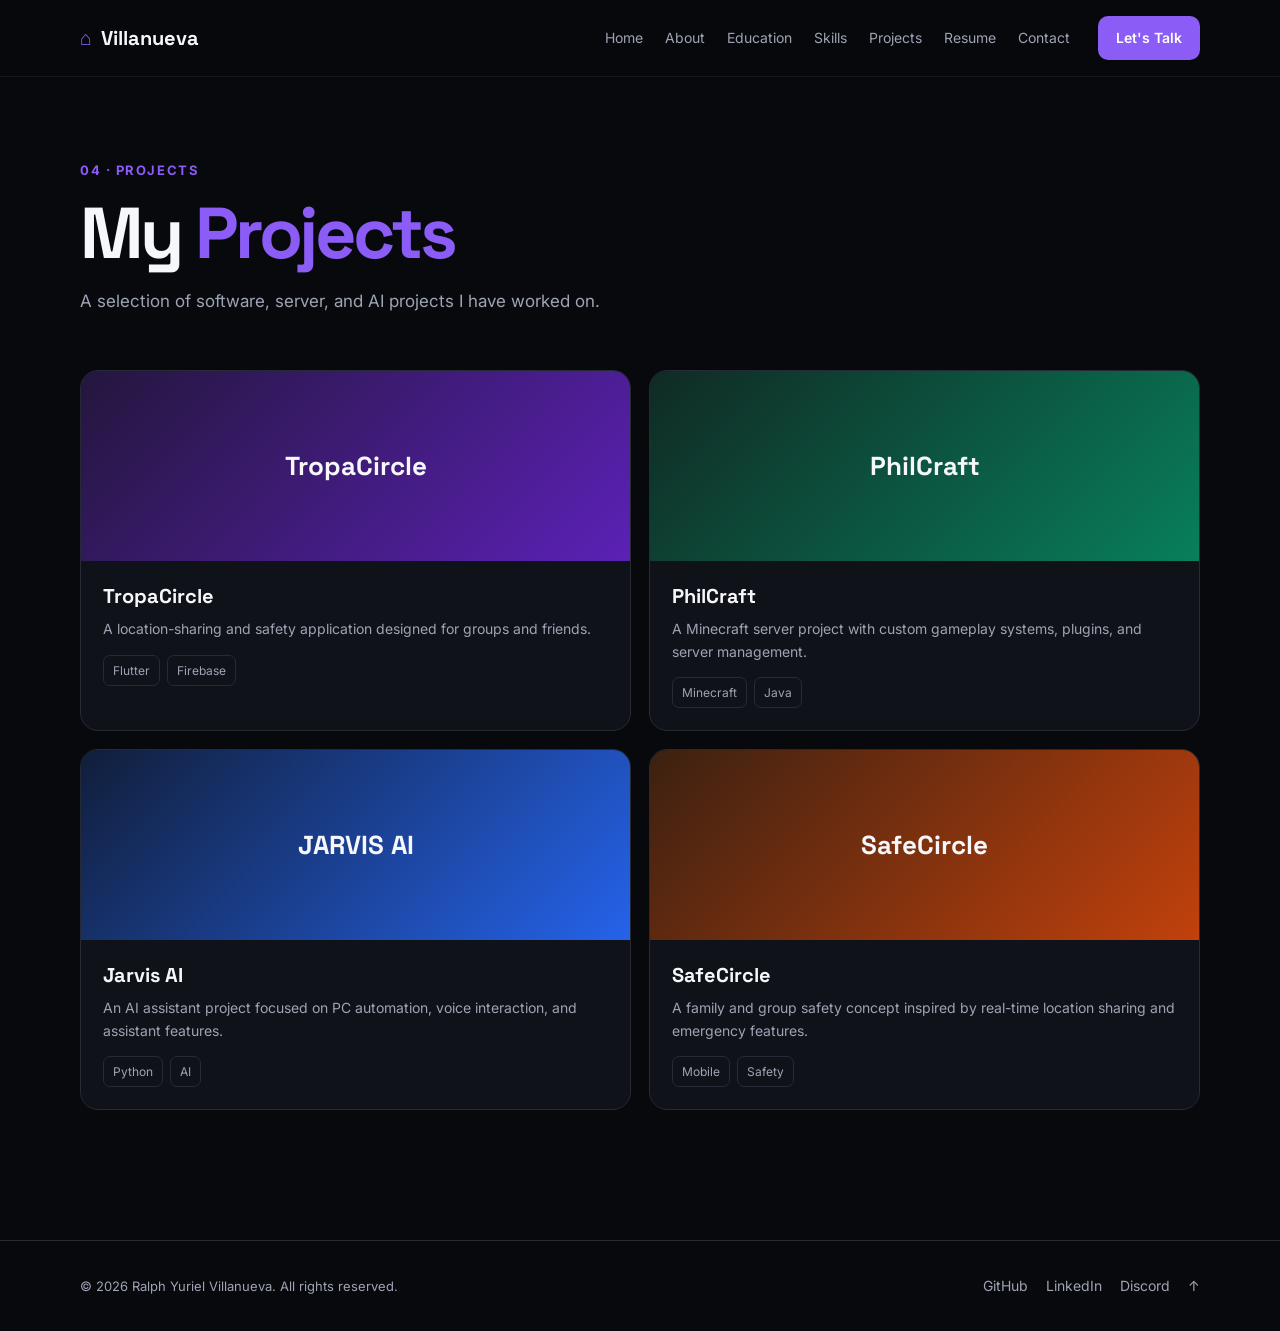
==== pages/projects.html @ 4b321cc5 "Website." ====
<!DOCTYPE html>
<html lang="en">
<head>
  <meta charset="UTF-8">
  <meta name="viewport" content="width=device-width, initial-scale=1.0">
  <meta name="description" content="Ralph Yuriel Villanueva portfolio, BSIT student focused on software development and cybersecurity.">
  <title>Projects | Ralph Yuriel Villanueva</title>
  <link rel="preconnect" href="https://fonts.googleapis.com">
  <link rel="preconnect" href="https://fonts.gstatic.com" crossorigin>
  <link href="https://fonts.googleapis.com/css2?family=Inter:wght@400;500;600;700&family=Space+Grotesk:wght@500;600;700&display=swap" rel="stylesheet">
  <link rel="stylesheet" href="../css/style.css">
</head>
<body>

<header class="site-header">
  <nav class="navbar container">
    <a href="../index.html" class="brand">
      <span class="brand-icon">⌂</span>
      <span>Villanueva</span>
    </a>
    <button class="menu-toggle" aria-label="Toggle navigation">☰</button>
    <div class="nav-links">
      <a href="../index.html">Home</a>
      <a href="about.html">About</a>
      <a href="education.html">Education</a>
      <a href="skills.html">Skills</a>
      <a href="projects.html">Projects</a>
      <a href="resume.html">Resume</a>
      <a href="contact.html">Contact</a>
    </div>
    <a href="contact.html" class="nav-button">Let's Talk</a>
  </nav>
</header>

<main class="page-main container">
  <section class="page-hero"><span class="section-label">04 · PROJECTS</span><h1>My <span>Projects</span></h1><p>A selection of software, server, and AI projects I have worked on.</p></section>
  <div class="projects-grid projects-full">
    <article class="project-card"><div class="project-image project-purple"><span>TropaCircle</span></div><div class="project-content"><h3>TropaCircle</h3><p>A location-sharing and safety application designed for groups and friends.</p><div class="project-tags"><span>Flutter</span><span>Firebase</span></div></div></article>
    <article class="project-card"><div class="project-image project-green"><span>PhilCraft</span></div><div class="project-content"><h3>PhilCraft</h3><p>A Minecraft server project with custom gameplay systems, plugins, and server management.</p><div class="project-tags"><span>Minecraft</span><span>Java</span></div></div></article>
    <article class="project-card"><div class="project-image project-blue"><span>JARVIS AI</span></div><div class="project-content"><h3>Jarvis AI</h3><p>An AI assistant project focused on PC automation, voice interaction, and assistant features.</p><div class="project-tags"><span>Python</span><span>AI</span></div></div></article>
    <article class="project-card"><div class="project-image project-orange"><span>SafeCircle</span></div><div class="project-content"><h3>SafeCircle</h3><p>A family and group safety concept inspired by real-time location sharing and emergency features.</p><div class="project-tags"><span>Mobile</span><span>Safety</span></div></div></article>
  </div>
</main>

<footer class="footer">
  <div class="container footer-content">
    <p>© 2026 Ralph Yuriel Villanueva. All rights reserved.</p>
    <div class="footer-links">
      <a href="https://github.com/Yurielvillanueva" target="_blank" rel="noopener noreferrer">GitHub</a>
      <a href="https://linkedin.com/in/" target="_blank" rel="noopener noreferrer">LinkedIn</a>
      <a href="https://discord.com/users/965613532068581416" target="_blank" rel="noopener noreferrer">Discord</a>
      <a href="../index.html">↑</a>
    </div>
  </div>
</footer>

<script src="../js/script.js"></script>
</body>
</html>
---- css/style.css ----
:root {
  --bg: #08090d;
  --surface: #101219;
  --surface-2: #151821;
  --text: #f5f7fb;
  --muted: #9da4b3;
  --line: #252a35;
  --accent: #8b5cf6;
  --accent-2: #6d4aff;
  --max: 1120px;
  --radius: 18px;
}

* { box-sizing: border-box; margin: 0; padding: 0; }

html { scroll-behavior: smooth; }

body {
  background: var(--bg);
  color: var(--text);
  font-family: "Inter", sans-serif;
  line-height: 1.6;
}

a { color: inherit; text-decoration: none; }
button, input, textarea { font: inherit; }

.container {
  width: min(100% - 40px, var(--max));
  margin-inline: auto;
}

.site-header {
  position: sticky;
  top: 0;
  z-index: 100;
  background: rgba(8, 9, 13, .86);
  border-bottom: 1px solid rgba(255,255,255,.06);
  backdrop-filter: blur(14px);
}

.navbar {
  min-height: 76px;
  display: flex;
  align-items: center;
  gap: 28px;
}

.brand {
  display: flex;
  align-items: center;
  gap: 9px;
  font: 700 20px "Space Grotesk", sans-serif;
  white-space: nowrap;
}

.brand-icon { color: var(--accent); }

.nav-links {
  display: flex;
  align-items: center;
  justify-content: center;
  gap: 22px;
  margin-left: auto;
}

.nav-links a,
.footer-links a,
.socials a {
  color: var(--muted);
  font-size: 14px;
  transition: .2s ease;
}

.nav-links a:hover,
.footer-links a:hover,
.socials a:hover,
.text-link:hover { color: var(--text); }

.nav-button,
.btn {
  display: inline-flex;
  align-items: center;
  justify-content: center;
  border-radius: 10px;
  padding: 11px 18px;
  font-weight: 600;
  font-size: 14px;
  transition: .2s ease;
}

.nav-button,
.btn-primary {
  background: var(--accent);
  color: #fff;
}

.nav-button:hover,
.btn-primary:hover { background: var(--accent-2); transform: translateY(-1px); }

.menu-toggle {
  display: none;
  margin-left: auto;
  border: 0;
  background: transparent;
  color: var(--text);
  font-size: 24px;
  cursor: pointer;
}

.hero {
  min-height: 680px;
  display: grid;
  grid-template-columns: 1.15fr .85fr;
  align-items: center;
  gap: 60px;
}

.eyebrow,
.section-label {
  color: var(--accent);
  font-size: 13px;
  font-weight: 700;
  letter-spacing: .12em;
  text-transform: uppercase;
}

.hero h1,
.page-hero h1 {
  margin-top: 14px;
  font: 700 clamp(48px, 7vw, 82px)/1.02 "Space Grotesk", sans-serif;
  letter-spacing: -.05em;
}

.hero h1 span,
.page-hero h1 span { color: var(--accent); }

.hero h2 {
  margin-top: 18px;
  color: #d6dae4;
  font: 600 22px "Space Grotesk", sans-serif;
}

.hero-description {
  max-width: 620px;
  margin-top: 18px;
  color: var(--muted);
  font-size: 17px;
}

.hero-buttons,
.socials {
  display: flex;
  align-items: center;
  flex-wrap: wrap;
  gap: 12px;
  margin-top: 28px;
}

.btn-secondary {
  border: 1px solid var(--line);
  background: var(--surface);
}

.btn-secondary:hover { border-color: #3b4150; }

.socials { gap: 20px; }

.hero-decoration {
  min-height: 390px;
  position: relative;
  display: grid;
  place-items: center;
}

.glow-circle {
  width: 280px;
  height: 280px;
  border-radius: 50%;
  background: radial-gradient(circle, rgba(139,92,246,.35), rgba(139,92,246,0) 70%);
  filter: blur(12px);
}

.code-card {
  position: absolute;
  padding: 22px 30px;
  display: flex;
  gap: 7px;
  border: 1px solid var(--line);
  border-radius: var(--radius);
  background: rgba(16,18,25,.88);
  box-shadow: 0 20px 80px rgba(0,0,0,.4);
  font: 600 18px "Space Grotesk", sans-serif;
}

.code-card span:first-child,
.code-card span:last-child { color: var(--accent); }

.section { padding: 85px 0; }

.section-heading {
  display: flex;
  align-items: baseline;
  gap: 14px;
  margin-bottom: 34px;
}

.section-heading > span {
  color: var(--accent);
  font: 600 14px "Space Grotesk", sans-serif;
}

.section-heading h2 {
  font: 700 38px "Space Grotesk", sans-serif;
  letter-spacing: -.03em;
}

.section-heading-row {
  justify-content: space-between;
  align-items: flex-end;
}

.about-grid {
  display: grid;
  grid-template-columns: 1.2fr .8fr;
  gap: 22px;
}

.about-card,
.content-card,
.stat-card,
.skill-card,
.project-card,
.education-card,
.resume-card {
  border: 1px solid var(--line);
  background: var(--surface);
  border-radius: var(--radius);
}

.about-card,
.content-card { padding: 30px; }

.about-card h3,
.content-card h2 { font: 700 23px "Space Grotesk", sans-serif; }

.about-card p,
.content-card p { margin-top: 14px; color: var(--muted); }

.text-link {
  display: inline-block;
  margin-top: 20px;
  color: var(--accent);
  font-weight: 600;
}

.about-stats {
  display: grid;
  grid-template-columns: repeat(2, 1fr);
  gap: 14px;
}

.stat-card {
  min-height: 145px;
  padding: 24px;
  display: flex;
  flex-direction: column;
  justify-content: center;
}

.stat-card strong {
  font: 700 34px "Space Grotesk", sans-serif;
  color: var(--accent);
}

.stat-card span { color: var(--muted); font-size: 14px; }

.skills-grid,
.projects-grid {
  display: grid;
  grid-template-columns: repeat(3, 1fr);
  gap: 18px;
}

.skill-card {
  padding: 25px;
}

.skill-icon {
  width: 48px;
  height: 48px;
  display: grid;
  place-items: center;
  margin-bottom: 18px;
  border-radius: 12px;
  background: rgba(139,92,246,.12);
  color: var(--accent);
  font-weight: 700;
}

.skill-card h3,
.project-content h3 {
  font: 700 20px "Space Grotesk", sans-serif;
}

.tags,
.project-tags {
  display: flex;
  flex-wrap: wrap;
  gap: 7px;
  margin-top: 14px;
}

.tags span,
.project-tags span,
.badge {
  padding: 5px 9px;
  border: 1px solid var(--line);
  border-radius: 7px;
  color: var(--muted);
  font-size: 12px;
}

.project-card { overflow: hidden; }

.project-image {
  min-height: 190px;
  display: grid;
  place-items: center;
  font: 700 26px "Space Grotesk", sans-serif;
}

.project-purple { background: linear-gradient(135deg, #24163d, #5b21b6); }
.project-green { background: linear-gradient(135deg, #102a24, #087f5b); }
.project-blue { background: linear-gradient(135deg, #111e3a, #2563eb); }
.project-orange { background: linear-gradient(135deg, #3b2111, #c2410c); }

.project-content { padding: 22px; }
.project-content p { margin-top: 9px; color: var(--muted); font-size: 14px; }

.resume-card {
  padding: 32px;
  display: flex;
  align-items: center;
  justify-content: space-between;
  gap: 30px;
}

.resume-card h2 {
  margin-top: 8px;
  font: 700 28px "Space Grotesk", sans-serif;
}

.resume-card p { margin-top: 8px; color: var(--muted); }

.page-main { padding: 80px 0 110px; }

.page-hero {
  max-width: 760px;
  margin-bottom: 55px;
}

.page-hero h1 { font-size: clamp(48px, 7vw, 72px); }
.page-hero p { max-width: 650px; margin-top: 18px; color: var(--muted); font-size: 17px; }

.content-grid {
  display: grid;
  grid-template-columns: 1fr 1fr;
  gap: 20px;
}

.clean-list {
  margin-top: 18px;
  padding-left: 20px;
  color: var(--muted);
}

.clean-list li { margin: 9px 0; }

.timeline-item {
  display: grid;
  grid-template-columns: 150px 1fr;
  gap: 25px;
  align-items: start;
}

.timeline-date {
  padding-top: 8px;
  color: var(--accent);
  font-weight: 600;
}

.muted { color: var(--muted); }

.badge {
  display: inline-block;
  margin-top: 18px;
  color: var(--accent);
}

.projects-full { grid-template-columns: repeat(2, 1fr); }

.resume-layout {
  display: grid;
  grid-template-columns: 1.2fr .8fr;
  gap: 20px;
}

.resume-summary > p { color: var(--accent); }
.resume-block { margin-top: 30px; }
.resume-block h3 { font: 700 17px "Space Grotesk", sans-serif; }
.resume-action .content-card { position: sticky; top: 105px; }

code {
  padding: 2px 5px;
  border-radius: 5px;
  background: var(--surface-2);
  color: var(--accent);
}

.contact-grid {
  display: grid;
  grid-template-columns: .85fr 1.15fr;
  gap: 20px;
}

.contact-details {
  display: grid;
  gap: 10px;
  margin-top: 25px;
}

.contact-details a {
  padding: 15px;
  display: grid;
  gap: 3px;
  border: 1px solid var(--line);
  border-radius: 10px;
}

.contact-details a:hover { border-color: #3b4150; }

.contact-details strong { font-size: 14px; }
.contact-details span { color: var(--muted); font-size: 13px; }

.contact-form {
  display: grid;
  gap: 12px;
}

.contact-form input,
.contact-form textarea {
  width: 100%;
  padding: 14px 15px;
  border: 1px solid var(--line);
  border-radius: 10px;
  outline: none;
  background: var(--surface-2);
  color: var(--text);
}

.contact-form textarea { resize: vertical; }
.contact-form input:focus,
.contact-form textarea:focus { border-color: var(--accent); }

.footer {
  border-top: 1px solid var(--line);
  margin-top: 20px;
}

.footer-content {
  min-height: 90px;
  display: flex;
  align-items: center;
  justify-content: space-between;
  gap: 20px;
}

.footer p { color: var(--muted); font-size: 13px; }
.footer-links { display: flex; gap: 18px; }

@media (max-width: 900px) {
  .nav-links { gap: 13px; }
  .hero,
  .about-grid,
  .content-grid,
  .resume-layout,
  .contact-grid { grid-template-columns: 1fr; }
  .hero { min-height: auto; padding: 90px 0; }
  .hero-decoration { min-height: 280px; }
  .skills-grid { grid-template-columns: repeat(2, 1fr); }
}

@media (max-width: 700px) {
  .container { width: min(100% - 28px, var(--max)); }
  .menu-toggle { display: block; }
  .nav-button { display: none; }

  .nav-links {
    position: absolute;
    top: 76px;
    left: 14px;
    right: 14px;
    display: none;
    flex-direction: column;
    align-items: stretch;
    padding: 15px;
    border: 1px solid var(--line);
    border-radius: 14px;
    background: var(--surface);
  }

  .nav-links.open { display: flex; }
  .nav-links a { padding: 10px; }

  .skills-grid,
  .projects-grid,
  .projects-full { grid-template-columns: 1fr; }

  .section { padding: 65px 0; }
  .page-main { padding: 60px 0 80px; }

  .resume-card,
  .footer-content { flex-direction: column; align-items: flex-start; }

  .timeline-item { grid-template-columns: 1fr; gap: 8px; }
  .footer-content { padding: 25px 0; }
}
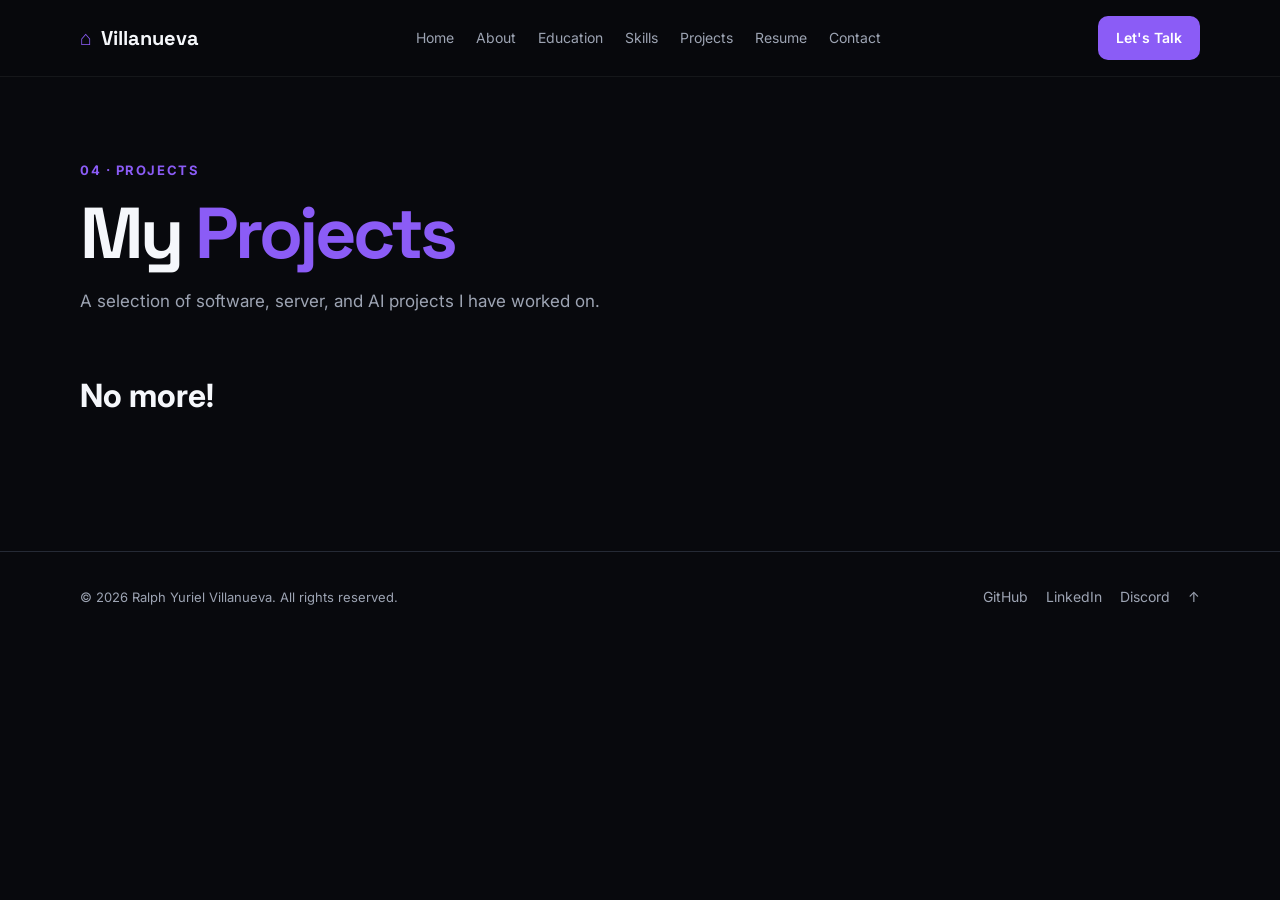
==== commit 92db004c: "Fix Projects, fixed nav not centerd, fixed icon, adding my face" ====
--- a/pages/projects.html
+++ b/pages/projects.html
@@ -35,10 +35,7 @@
 <main class="page-main container">
   <section class="page-hero"><span class="section-label">04 · PROJECTS</span><h1>My <span>Projects</span></h1><p>A selection of software, server, and AI projects I have worked on.</p></section>
   <div class="projects-grid projects-full">
-    <article class="project-card"><div class="project-image project-purple"><span>TropaCircle</span></div><div class="project-content"><h3>TropaCircle</h3><p>A location-sharing and safety application designed for groups and friends.</p><div class="project-tags"><span>Flutter</span><span>Firebase</span></div></div></article>
-    <article class="project-card"><div class="project-image project-green"><span>PhilCraft</span></div><div class="project-content"><h3>PhilCraft</h3><p>A Minecraft server project with custom gameplay systems, plugins, and server management.</p><div class="project-tags"><span>Minecraft</span><span>Java</span></div></div></article>
-    <article class="project-card"><div class="project-image project-blue"><span>JARVIS AI</span></div><div class="project-content"><h3>Jarvis AI</h3><p>An AI assistant project focused on PC automation, voice interaction, and assistant features.</p><div class="project-tags"><span>Python</span><span>AI</span></div></div></article>
-    <article class="project-card"><div class="project-image project-orange"><span>SafeCircle</span></div><div class="project-content"><h3>SafeCircle</h3><p>A family and group safety concept inspired by real-time location sharing and emergency features.</p><div class="project-tags"><span>Mobile</span><span>Safety</span></div></div></article>
+    <h1>No more!</h1>
   </div>
 </main>
 
--- a/css/style.css
+++ b/css/style.css
@@ -62,6 +62,8 @@
   justify-content: center;
   gap: 22px;
   margin-left: auto;
+  margin-right: auto;
+
 }
 
 .nav-links a,
@@ -277,9 +279,9 @@
 
 .skills-grid,
 .projects-grid {
-  display: grid;
-  grid-template-columns: repeat(3, 1fr);
-  gap: 18px;
+    display: grid;
+    grid-template-columns: repeat(2, 1fr);
+    gap: 25px;
 }
 
 .skill-card {
@@ -478,6 +480,16 @@
 
 .footer p { color: var(--muted); font-size: 13px; }
 .footer-links { display: flex; gap: 18px; }
+
+.my-background-div {
+  background-image:url('/images/profile-photo.png');
+  background-repeat:no-repeat;
+  background-position:center;
+  background-size:cover;
+  width: 100%;
+  min-height: 400%;
+}
+
 
 @media (max-width: 900px) {
   .nav-links { gap: 13px; }
@@ -526,3 +538,8 @@
   .timeline-item { grid-template-columns: 1fr; gap: 8px; }
   .footer-content { padding: 25px 0; }
 }
+@media (max-width: 768px) {
+    .projects-grid {
+        grid-template-columns: 1fr;
+    }
+}
